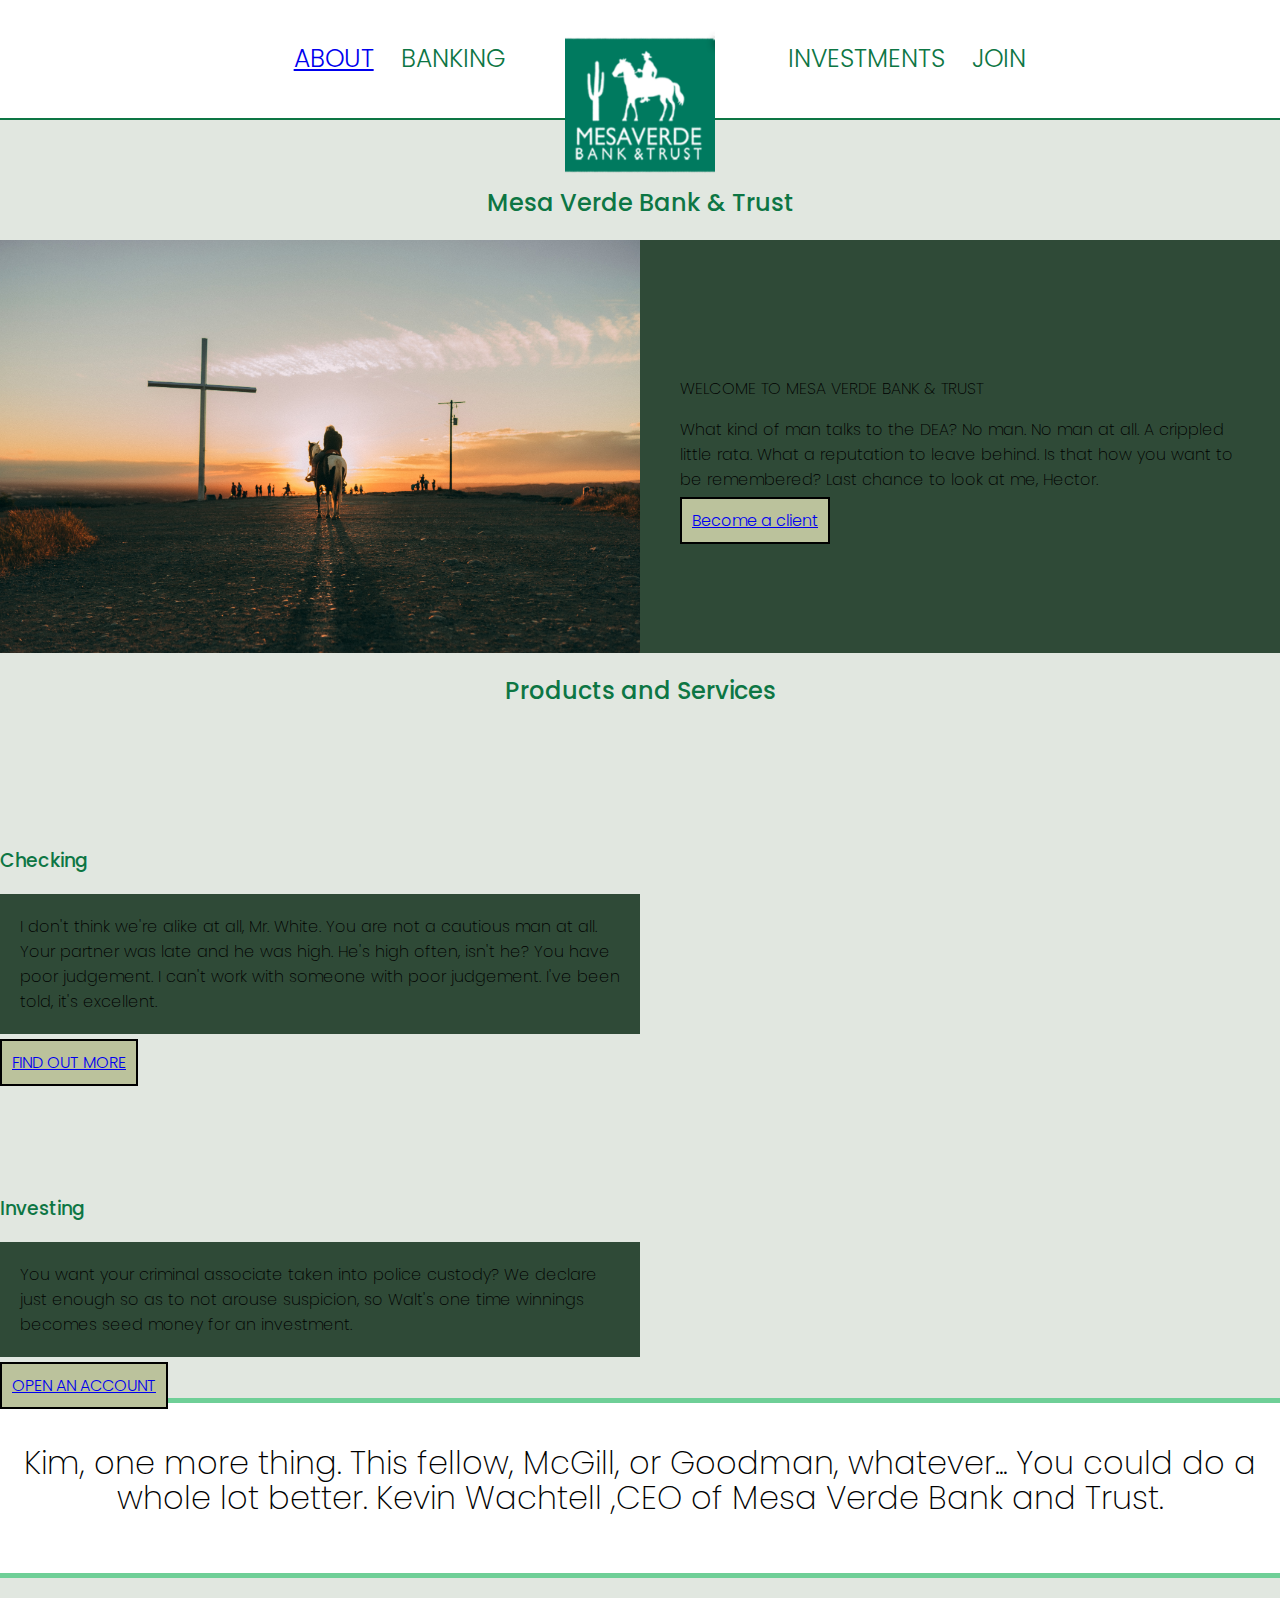
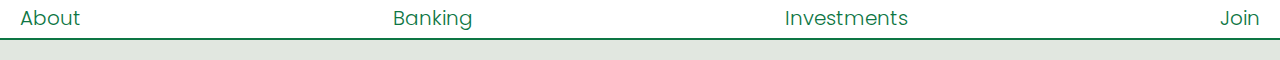
==== index.html @ d7fdfa9b "styles" ====
<!DOCTYPE html>
<html lang="en">

<head>
  <meta charset="UTF-8">
  <meta name="viewport" content="width=device-width, initial-scale=1.0">
  <title>Mesa Verde Bank and Trust</title>
  <link rel="stylesheet" href="./styles/styles.css">
  <!-- GOOGLE FONTS -->
  <link rel="preconnect" href="https://fonts.googleapis.com">
  <link rel="preconnect" href="https://fonts.gstatic.com" crossorigin>
  <link href="https://fonts.googleapis.com/css2?family=Poppins:wght@300;500&display=swap" rel="stylesheet">
  <link rel="preconnect" href="https://fonts.googleapis.com">
  <link rel="preconnect" href="https://fonts.gstatic.com" crossorigin>
  <link href="https://fonts.googleapis.com/css2?family=Poppins:wght@500&display=swap" rel="stylesheet">
</head>

<body>
  <!-- NAV -->
  <nav class="nav-bar">
    <img src="../assets/Logo_Asterisk copy.png" class="logo" alt="Mesa Verde logo">
    <ul>
      <li><a href="about.html">ABOUT</a></li>
      <li>BANKING</li>
    </ul>
    <ul>
      <li>INVESTMENTS</li>
      <li>JOIN</li>
    </ul>
  </nav>




  <!-- HERO -->
  <div class="hero-container">
    <h2>Mesa Verde Bank & Trust</h2>
    <div class="hero">
      <div class="horse">
      </div>
      <div class="hero-text">
        <p>WELCOME TO MESA VERDE BANK & TRUST</p>
        <p>What kind of man talks to the DEA? No man. No man at all. A crippled little rata. What a reputation
          to leave
          behind. Is
          that how you want to be remembered? Last chance to look at me, Hector.</p>
        <a href="about.html" class="button">Become a client</a>
      </div>
    </div>
  </div>

  <!-- PRODUCTS SERVICES -->
  <div class="products-container">
    <h2>Products and Services</h2>

    <div class="product-wrapper">
      <div class="product-hero-one">
        <h3>Checking</h3>
        <div class="checking">
        </div>
        <p class="product-text">I don't think we're alike at all, Mr. White. You are not a cautious man at all. Your
          partner was late and he
          was
          high.
          He's high often, isn't he? You have poor judgement. I can't work with someone with poor judgement. I've been
          told,
          it's
          excellent.</p>
        <a href="about.html" class="button">FIND OUT MORE</a>
      </div>

      <div class="product-hero-two">
        <h3>Investing</h3>
        <div class="investing"></div>
        <p class="product-text">You want your criminal associate taken into police custody? We declare just enough so as
          to not arouse
          suspicion,
          so
          Walt's one time winnings becomes seed money for an investment.</p>
        <a href="about.html" class="button">OPEN AN ACCOUNT</a>
      </div>
    </div>
  </div>

  <!-- QUOTE -->
  <div class="quote">
    <p>
      Kim, one more thing. This fellow, McGill, or Goodman, whatever... You could do a whole lot better.

      Kevin Wachtell ,CEO of Mesa Verde Bank and Trust.
    </p>

  </div>

  <!-- FOOTER -->

  <footer>
    <ul>
      <li>About</li>
      <li>Banking</li>
      <li>Investments</li>
      <li>Join</li>
    </ul>
  </footer>
</body>

</html>
---- styles/styles.css ----
* {
  box-sizing: border-box;
}

body {
  background-color: #e1e7e0;
  margin: 0;
}

/* NAV BAR */
.nav-bar {
  display: flex;
  justify-content: space-evenly;
  padding: 5px 20px;
  position: relative;
  font-family: "Poppins", sans-serif;
  font-weight: 300;
  font-size: 25px;
  background-color: #fff;
  width: 100%;
  border-bottom: #0d7644 2px solid;
}
.nav-bar li {
  list-style: none;
  display: inline-block;
  padding: 10px;
  font-family: "Poppins", sans-serif;
  color: #0d7644;
}

/* HOME PAGE HERO */

.hero-container {
  max-width: 1400px;
  margin: 0 auto;
}

.hero {
  display: flex;
  justify-content: flex-start;
  flex-wrap: wrap;
}

.horse,
.hero-text {
  width: 50%;
}

.horse {
  background-image: url("../assets/karsten-winegeart-GT6rDF2AhEM-unsplash.jpg");
  background-size: cover;
  background-position: center center;
}

.hero-text {
  background-color: #2f4a37;
  padding: 120px 40px;
}

/* LOGO */
.logo {
  position: absolute;
  left: 0;
  right: 0;
  margin: 0 auto;
  width: 150px;
  height: 150px;
  margin-top: 20px;
}

p {
  font-family: "Poppins", sans-serif;
  font-weight: 200;
}

/* HEADINGS */
h2,
h3 {
  font-family: "Poppins", sans-serif;
  font-weight: 500;
  color: #0d7644;
}

h2 {
  text-align: center;
}

.hero-container h2 {
  padding-top: 45px;
}

/* PRODUCTS AND SERVICES */
.products-container {
  max-width: 1400px;
  margin: 0 auto;
}

.products-wrapper {
  display: flex;
}
.product-hero-one,
.product-hero-two {
  padding-top: 100px;
  width: 50%;
}
.product-text {
  background-color: #2f4a37;
  padding: 20px;
}
.checking {
  background-image: url("../assets/jonathan-cooper-0O2Pp6-mOkY-unsplash.jpg");
  width: 50%;
}
.investing {
  background-image: url("../assets/lo-lo-CeVj8lPBJSc-unsplash.jpg");
  width: 50%;
}
/* QUOTE */
.quote {
  background-color: #fff;
  border-top: 5px solid #6fcf97;
  border-bottom: 5px solid #6fcf97;
  font-size: 32px;
  height: 180px;
  text-align: center;
}
.quote p {
  padding-top: 10px;
  line-height: 35px;
}

/* ABOUT PAGE */
.about-container {
  width: 1400px;
  margin: 0 auto;
}

.kevin,
.karine,
.catherine,
.samuel {
  display: flex;
  justify-content: flex-start;
  flex-wrap: wrap;
}

.about-text {
  width: 50%;
}

.kevin-image,
.karine-image,
.samuel-image,
.catherine-image {
  width: 50%;
}
/* ABOUT IMAGES */
.kevin-image {
  background-image: url("../assets/Kevin_S5.webp");
  background-size: cover;
  background-position: center;
}
.karine-image {
  background-image: url("../assets/amy-hirschi-b3AYk8HKCl0-unsplash.jpg");
  background-size: cover;
  background-position: top center;
}

.catherine-image {
  background-image: url("../assets/christina-wocintechchat-com-0Zx1bDv5BNY-unsplash.jpg");
  background-size: cover;
  background-position: top center;
}

.samuel-image {
  background-image: url("../assets/fred-moon-vSI2KnI4Abc-unsplash.jpg");
  background-size: cover;
  background-position: center center;
}

/* ABOUT TEXT */
.about-text {
  background-color: #0d7644;
  padding: 120px 40px;
  font-family: "Poppins", sans-serif;
  font-weight: 300;
  color: #fff;
  font-size: 22px;
}

/* FOOTER */
footer ul {
  background-color: #fff;
  width: 100%;
  display: flex;
  justify-content: space-between;
  padding: 5px 20px;
  border-bottom: #0d7644 2px solid;
  font-family: "Poppins", sans-serif;
  font-weight: 300;
  list-style: none;
  font-size: 20px;
  color: #0d7644;
}

/* BUTTONS */
.button {
  background-color: #bbc29c;
  font-family: "Poppins", sans-serif;
  font-weight: 300;
  padding: 10px;
  border: #000 2px solid;
}
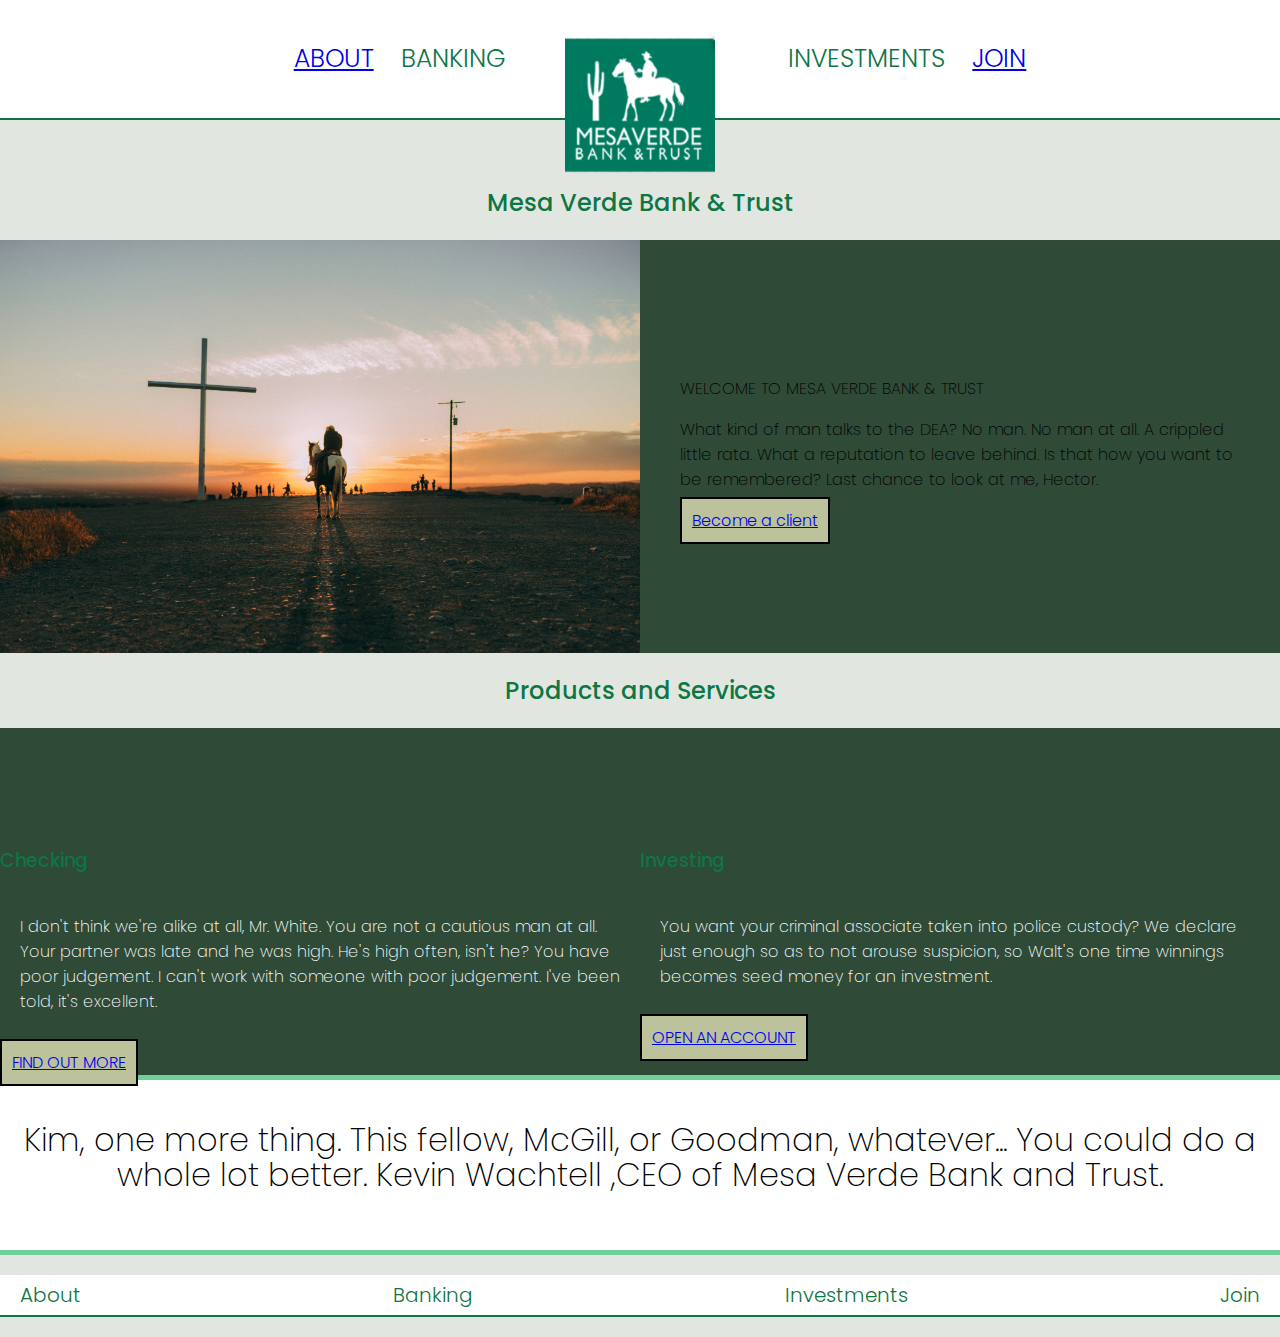
==== commit 9e04be09: "tweaks and fixes" ====
--- a/index.html
+++ b/index.html
@@ -25,7 +25,7 @@
     </ul>
     <ul>
       <li>INVESTMENTS</li>
-      <li>JOIN</li>
+      <li><a href="join.html">JOIN</a></li>
     </ul>
   </nav>
 
@@ -53,7 +53,7 @@
   <div class="products-container">
     <h2>Products and Services</h2>
 
-    <div class="product-wrapper">
+    <div class="products-wrapper">
       <div class="product-hero-one">
         <h3>Checking</h3>
         <div class="checking">
--- a/styles/styles.css
+++ b/styles/styles.css
@@ -102,10 +102,11 @@
 .product-hero-two {
   padding-top: 100px;
   width: 50%;
+  background-color: #2f4a37;
 }
 .product-text {
-  background-color: #2f4a37;
   padding: 20px;
+  color: #fff;
 }
 .checking {
   background-image: url("../assets/jonathan-cooper-0O2Pp6-mOkY-unsplash.jpg");
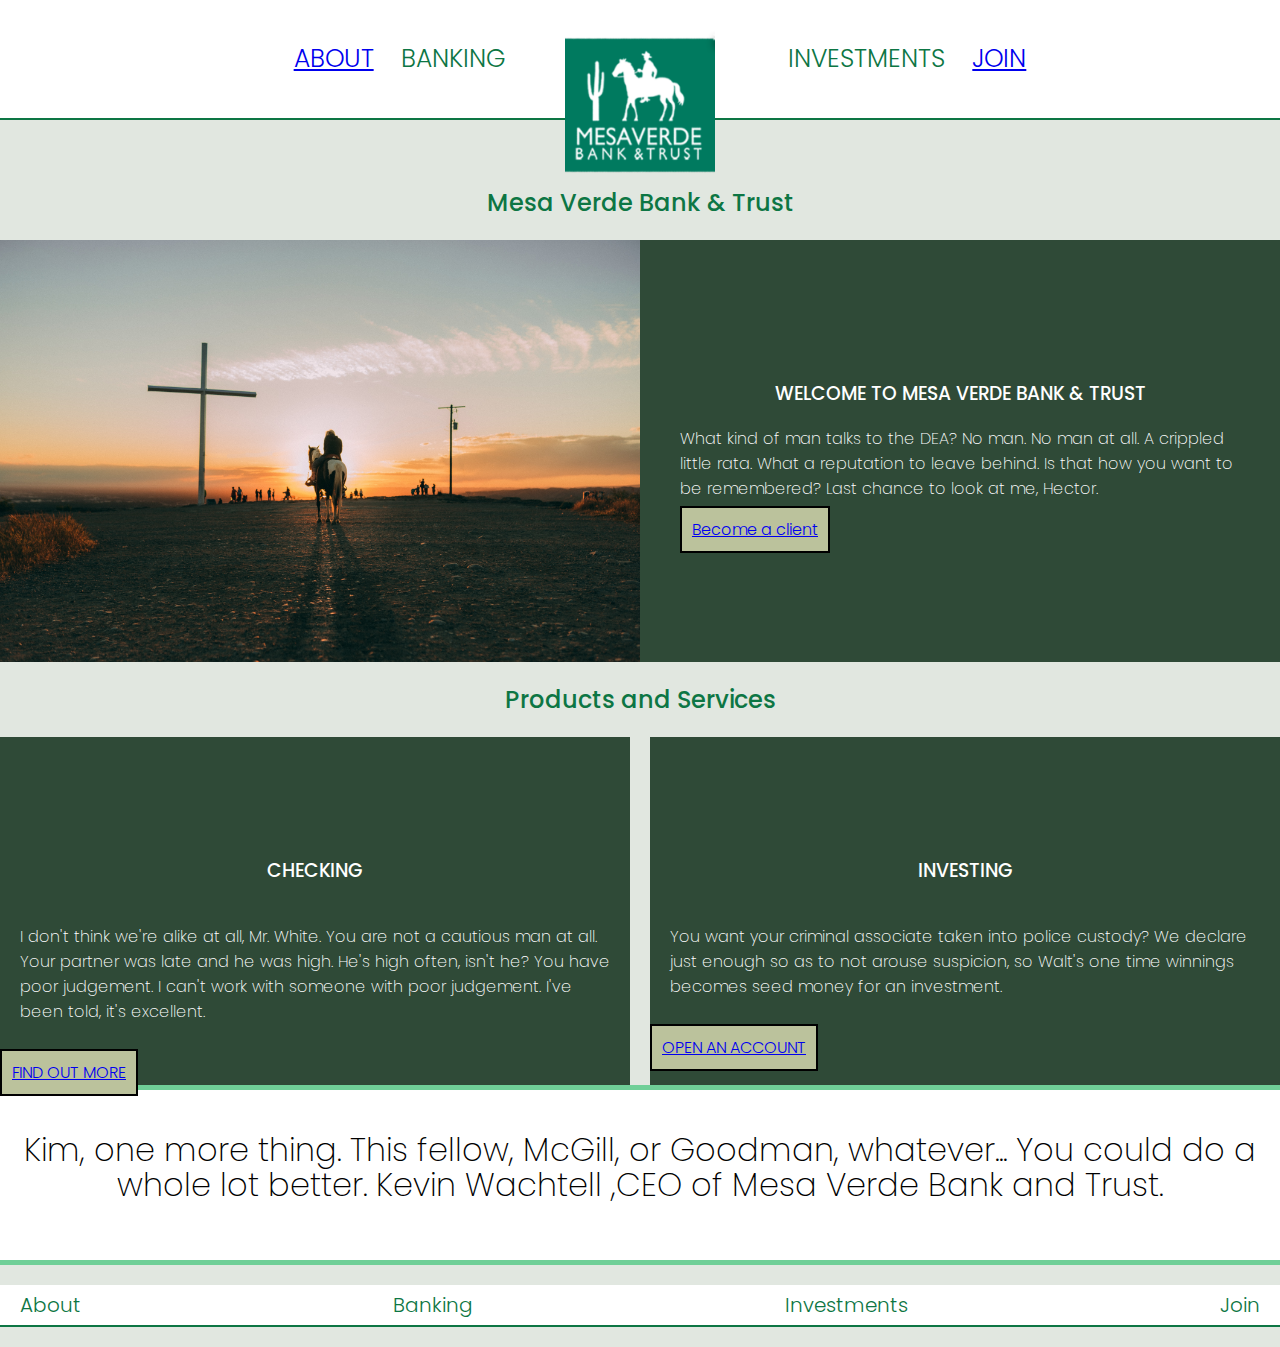
==== commit bd320395: "more tweaks and fixes" ====
--- a/index.html
+++ b/index.html
@@ -39,7 +39,7 @@
       <div class="horse">
       </div>
       <div class="hero-text">
-        <p>WELCOME TO MESA VERDE BANK & TRUST</p>
+        <h3>WELCOME TO MESA VERDE BANK & TRUST</h3>
         <p>What kind of man talks to the DEA? No man. No man at all. A crippled little rata. What a reputation
           to leave
           behind. Is
@@ -55,7 +55,7 @@
 
     <div class="products-wrapper">
       <div class="product-hero-one">
-        <h3>Checking</h3>
+        <h3>CHECKING</h3>
         <div class="checking">
         </div>
         <p class="product-text">I don't think we're alike at all, Mr. White. You are not a cautious man at all. Your
@@ -70,7 +70,7 @@
       </div>
 
       <div class="product-hero-two">
-        <h3>Investing</h3>
+        <h3>INVESTING</h3>
         <div class="investing"></div>
         <p class="product-text">You want your criminal associate taken into police custody? We declare just enough so as
           to not arouse
--- a/styles/styles.css
+++ b/styles/styles.css
@@ -55,6 +55,7 @@
 .hero-text {
   background-color: #2f4a37;
   padding: 120px 40px;
+  color: #fff;
 }
 
 /* LOGO */
@@ -97,6 +98,7 @@
 
 .products-wrapper {
   display: flex;
+  gap: 20px;
 }
 .product-hero-one,
 .product-hero-two {
@@ -104,6 +106,14 @@
   width: 50%;
   background-color: #2f4a37;
 }
+
+.product-hero-one h3,
+.product-hero-two h3,
+.hero-text h3 {
+  text-align: center;
+  color: #fff;
+}
+
 .product-text {
   padding: 20px;
   color: #fff;
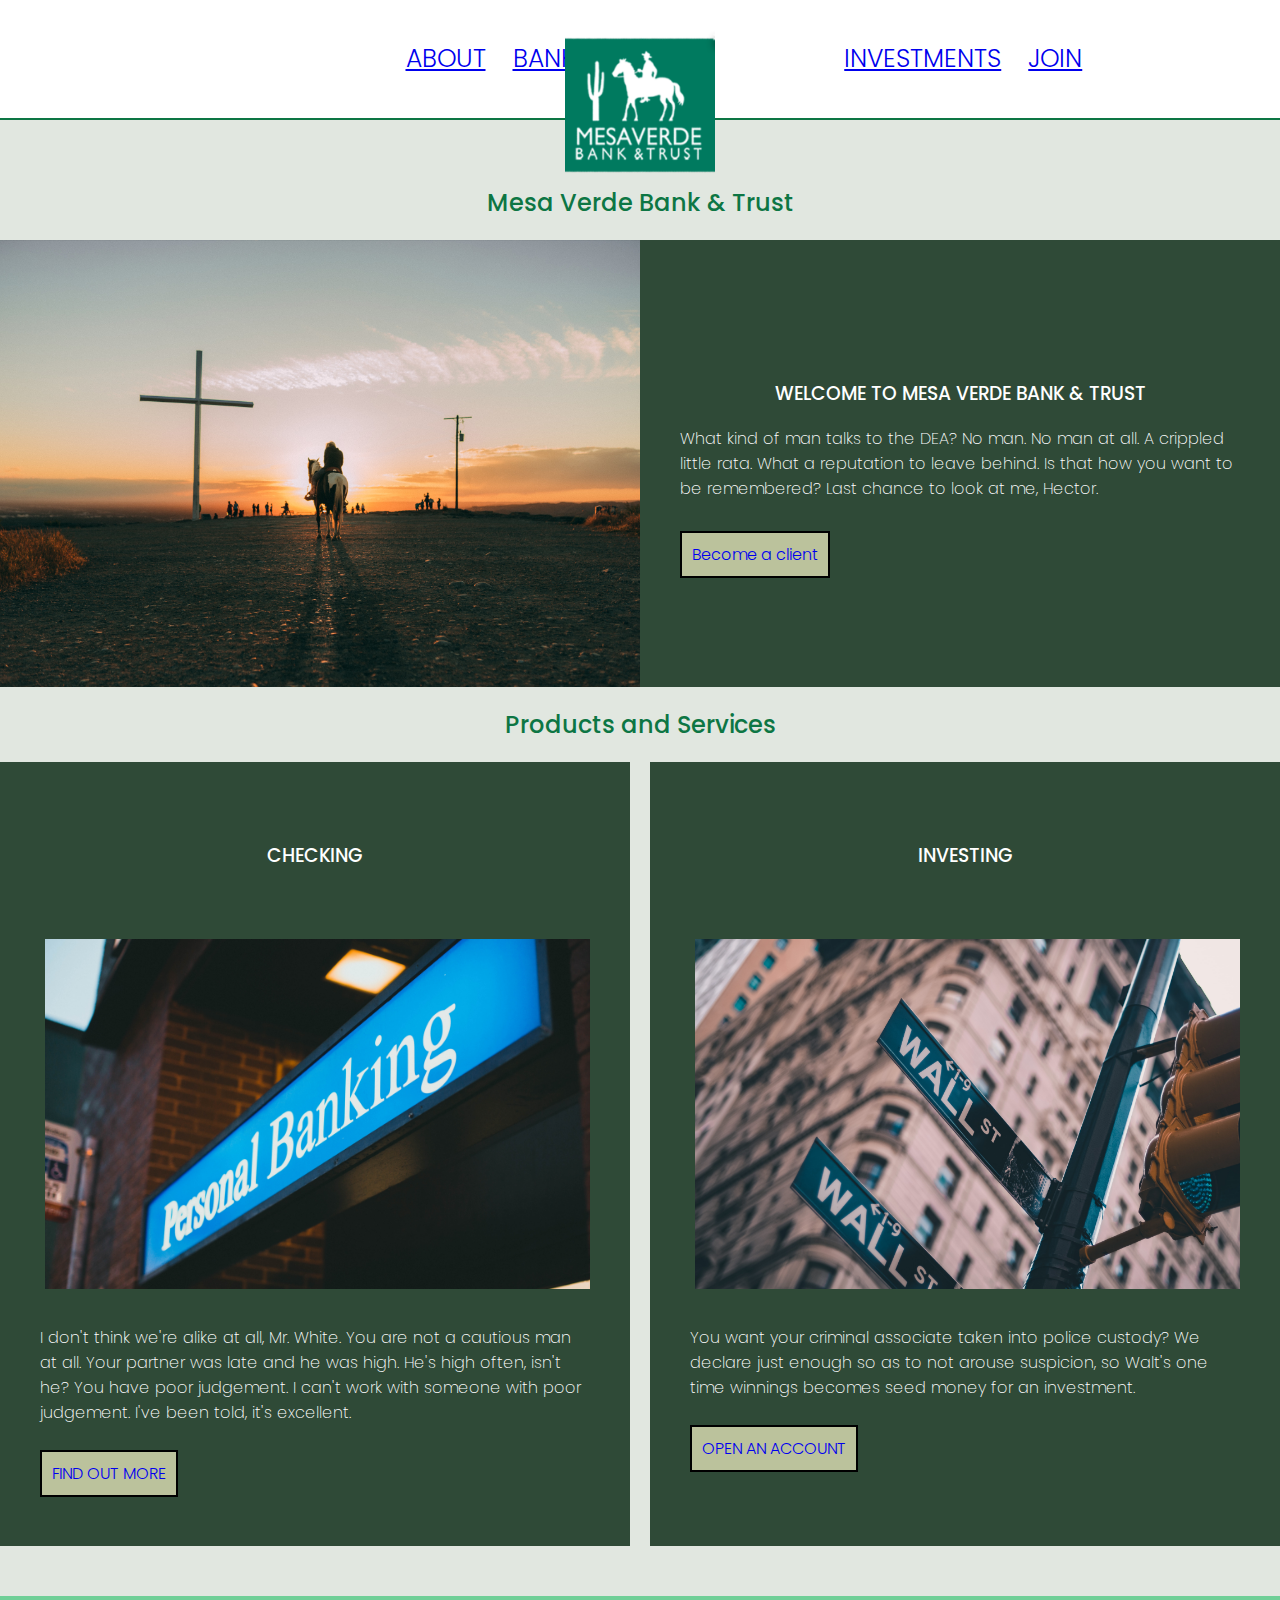
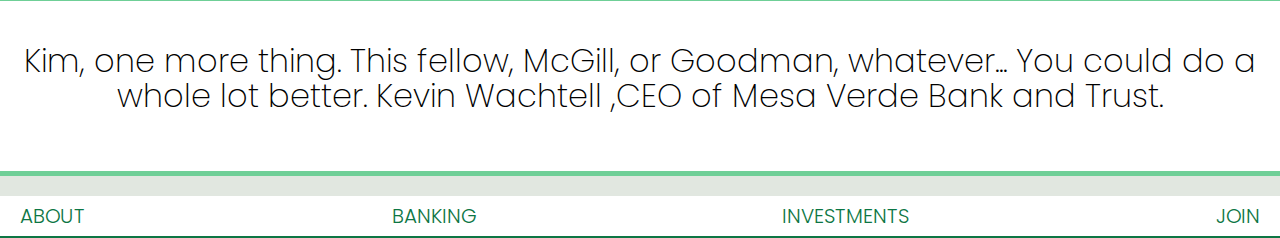
==== commit 4c3f3ff5: "investment page and fixes" ====
--- a/index.html
+++ b/index.html
@@ -18,13 +18,15 @@
 <body>
   <!-- NAV -->
   <nav class="nav-bar">
-    <img src="../assets/Logo_Asterisk copy.png" class="logo" alt="Mesa Verde logo">
+
+    <a href="/"><img src="../assets/Logo_Asterisk copy.png" class="logo" alt="Mesa Verde logo"></a>
+    <!-- <img src="../assets/Logo_Asterisk copy.png" class="logo" alt="Mesa Verde logo"> -->
     <ul>
       <li><a href="about.html">ABOUT</a></li>
-      <li>BANKING</li>
+      <li><a href="banking.html">BANKING</a></li>
     </ul>
     <ul>
-      <li>INVESTMENTS</li>
+      <li><a href="investments.html">INVESTMENTS</a></li>
       <li><a href="join.html">JOIN</a></li>
     </ul>
   </nav>
--- a/styles/styles.css
+++ b/styles/styles.css
@@ -42,7 +42,10 @@
 }
 
 .horse,
-.hero-text {
+.investing-horse,
+.banking-horse,
+.hero-text,
+.banking-hero-text {
   width: 50%;
 }
 
@@ -52,10 +55,18 @@
   background-position: center center;
 }
 
-.hero-text {
+.hero-text,
+.banking-hero-text {
   background-color: #2f4a37;
   padding: 120px 40px;
   color: #fff;
+}
+
+.banking-hero-text {
+  text-align: center;
+}
+.hero-text p {
+  padding-bottom: 25px;
 }
 
 /* LOGO */
@@ -94,6 +105,7 @@
 .products-container {
   max-width: 1400px;
   margin: 0 auto;
+  margin-bottom: 50px;
 }
 
 .products-wrapper {
@@ -102,11 +114,12 @@
 }
 .product-hero-one,
 .product-hero-two {
-  padding-top: 100px;
+  padding: 60px 40px;
   width: 50%;
   background-color: #2f4a37;
 }
 
+.banking-hero-text h3,
 .product-hero-one h3,
 .product-hero-two h3,
 .hero-text h3 {
@@ -115,16 +128,27 @@
 }
 
 .product-text {
-  padding: 20px;
+  padding: 20px 0;
   color: #fff;
 }
+/* PRODUCT HERO IMAGES */
 .checking {
-  background-image: url("../assets/jonathan-cooper-0O2Pp6-mOkY-unsplash.jpg");
-  width: 50%;
+  background-image: url("../assets/jonathan-cooper.jpg");
+  width: 100%;
+  height: 400px;
+  background-size: cover;
+  background-position: 5px 50px;
+  margin: 0 auto;
+  background-repeat: no-repeat;
 }
 .investing {
   background-image: url("../assets/lo-lo-CeVj8lPBJSc-unsplash.jpg");
-  width: 50%;
+  height: 400px;
+  width: 100%;
+  margin: 0 auto;
+  background-size: cover;
+  background-position: 5px 50px;
+  background-repeat: no-repeat;
 }
 /* QUOTE */
 .quote {
@@ -143,7 +167,7 @@
 /* ABOUT PAGE */
 .about-container {
   width: 1400px;
-  margin: 0 auto;
+  margin: 100px auto;
 }
 
 .kevin,
@@ -151,36 +175,38 @@
 .catherine,
 .samuel {
   display: flex;
-  justify-content: flex-start;
-  flex-wrap: wrap;
+  margin-bottom: 25px;
 }
 
 .about-text {
-  width: 50%;
-}
-
+  width: 60%;
+  margin: 0px;
+}
+
+/* ABOUT IMAGES */
 .kevin-image,
 .karine-image,
 .samuel-image,
 .catherine-image {
-  width: 50%;
+  width: 40%;
+  background-repeat: no-repeat;
 }
 /* ABOUT IMAGES */
 .kevin-image {
   background-image: url("../assets/Kevin_S5.webp");
   background-size: cover;
-  background-position: center;
+  background-position: 25% 20%;
 }
 .karine-image {
   background-image: url("../assets/amy-hirschi-b3AYk8HKCl0-unsplash.jpg");
   background-size: cover;
-  background-position: top center;
+  background-position: 25% 32%;
 }
 
 .catherine-image {
   background-image: url("../assets/christina-wocintechchat-com-0Zx1bDv5BNY-unsplash.jpg");
   background-size: cover;
-  background-position: top center;
+  background-position: 25% 25%;
 }
 
 .samuel-image {
@@ -198,6 +224,59 @@
   color: #fff;
   font-size: 22px;
 }
+/* BANKING PAGE */
+.banking-horse {
+  background-image: url("../assets/giorgio-manenti-YH-P6HiTlkQ-unsplash.jpg");
+  background-size: cover;
+  background-position: center center;
+}
+
+/* BANKING PRODUCT IMAGES */
+.checking-account {
+  background-image: url("../assets/nathan-dumlao-lvWw_G8tKsk-unsplash.jpg");
+  width: 100%;
+  height: 400px;
+  background-size: cover;
+  background-position: 5px -110px;
+  margin: 0 auto;
+  background-repeat: no-repeat;
+}
+.fixed-checking {
+  background-image: url("../assets/kaysha-aTn1wwElmE0-unsplash.jpg");
+  height: 400px;
+  width: 100%;
+  background-size: cover;
+  background-position: 5px -110px;
+  margin: 0 auto;
+  background-repeat: no-repeat;
+}
+
+/* INVESTMENT */
+.investing-horse {
+  background-image: url("../assets/kenny-webster-QrJc1RVI7uM-unsplash.jpg");
+  background-size: cover;
+  background-position: center center;
+}
+
+.managed-account {
+  background-image: url("../assets/austin-distel-nGc5RT2HmF0-unsplash.jpg");
+  height: 400px;
+  width: 100%;
+  background-size: cover;
+  background-position: 5px -110px;
+  margin: 0 auto;
+  background-repeat: no-repeat;
+}
+
+.investment-team {
+  background-image: url("../assets/thisisengineering-raeng-p5wrlynJR4A-unsplash.jpg");
+  height: 400px;
+  width: 100%;
+  background-size: cover;
+  background-position: 5px -110px;
+  margin: 0 auto;
+  background-repeat: no-repeat;
+}
 
 /* FOOTER */
 footer ul {
@@ -212,6 +291,8 @@
   list-style: none;
   font-size: 20px;
   color: #0d7644;
+  text-transform: uppercase;
+  margin-bottom: 0;
 }
 
 /* BUTTONS */
@@ -221,4 +302,23 @@
   font-weight: 300;
   padding: 10px;
   border: #000 2px solid;
-}
+  text-decoration: none;
+}
+
+/* FORM */
+
+form p,
+label {
+  font-family: "Poppins", sans-serif;
+  font-weight: 500;
+}
+
+label {
+  display: block;
+  padding-top: 10px;
+}
+input[type="text"],
+[type="email"] {
+  height: 70px;
+  width: 800px;
+}
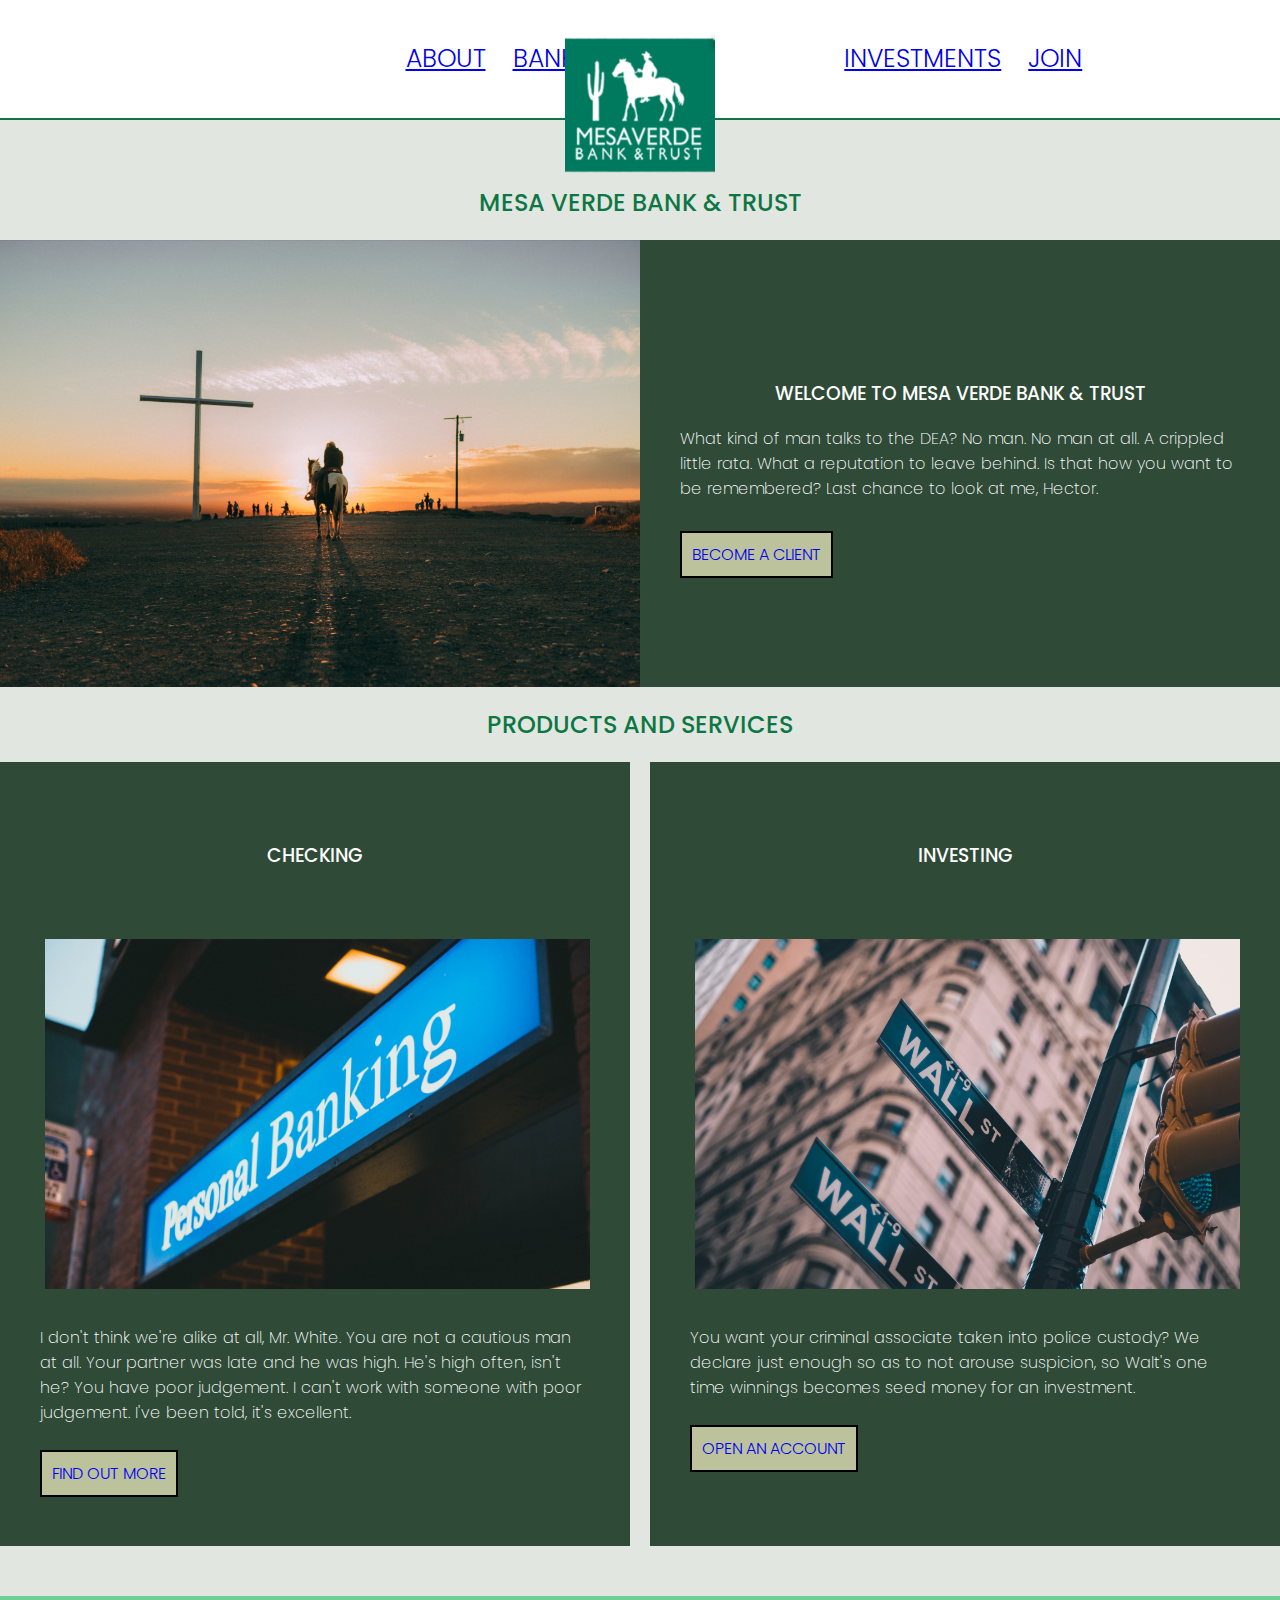
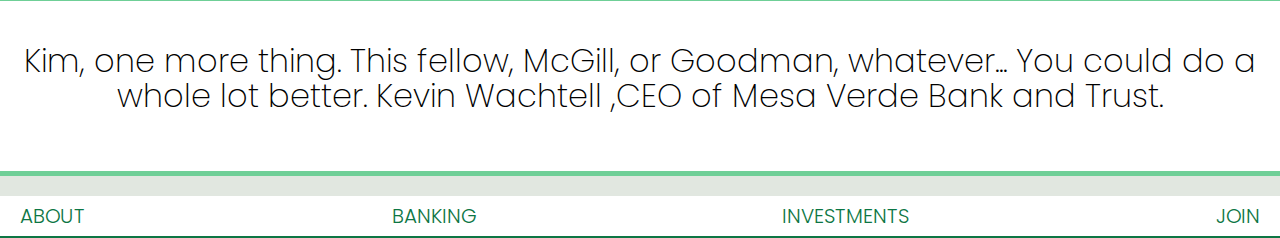
==== commit 340db571: "headings" ====
--- a/index.html
+++ b/index.html
@@ -36,7 +36,7 @@
 
   <!-- HERO -->
   <div class="hero-container">
-    <h2>Mesa Verde Bank & Trust</h2>
+    <h2>MESA VERDE BANK & TRUST</h2>
     <div class="hero">
       <div class="horse">
       </div>
@@ -46,14 +46,14 @@
           to leave
           behind. Is
           that how you want to be remembered? Last chance to look at me, Hector.</p>
-        <a href="about.html" class="button">Become a client</a>
+        <a href="join.html" class="button">BECOME A CLIENT</a>
       </div>
     </div>
   </div>
 
   <!-- PRODUCTS SERVICES -->
   <div class="products-container">
-    <h2>Products and Services</h2>
+    <h2>PRODUCTS AND SERVICES</h2>
 
     <div class="products-wrapper">
       <div class="product-hero-one">
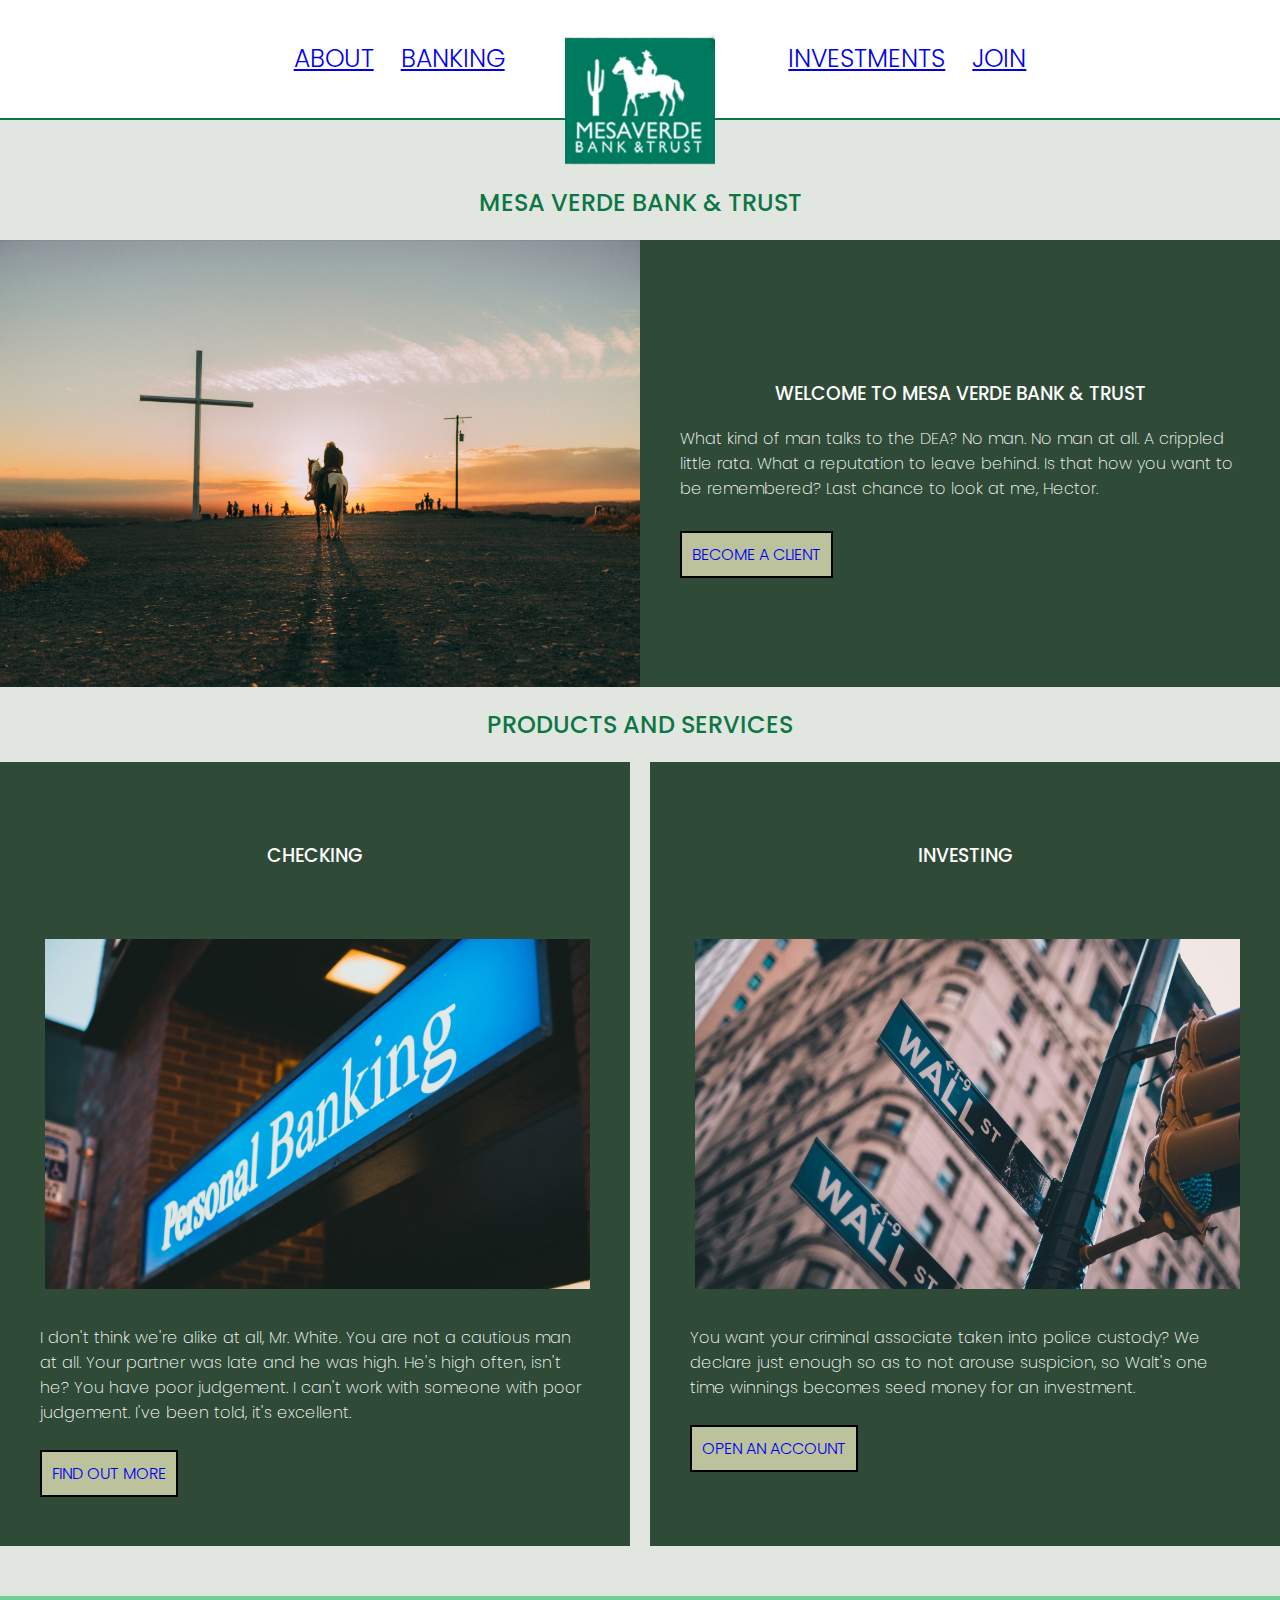
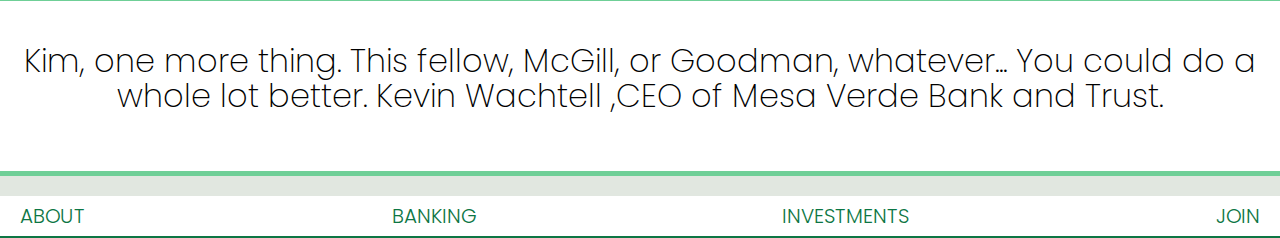
==== commit 53fd1034: "header.css file added" ====
--- a/index.html
+++ b/index.html
@@ -13,13 +13,14 @@
   <link rel="preconnect" href="https://fonts.googleapis.com">
   <link rel="preconnect" href="https://fonts.gstatic.com" crossorigin>
   <link href="https://fonts.googleapis.com/css2?family=Poppins:wght@500&display=swap" rel="stylesheet">
+  <link rel="stylesheet" href="./styles/header.css">
 </head>
 
 <body>
   <!-- NAV -->
   <nav class="nav-bar">
 
-    <a href="/"><img src="../assets/Logo_Asterisk copy.png" class="logo" alt="Mesa Verde logo"></a>
+    <a href="/" class="logo-button"><img src="../assets/Logo_Asterisk copy.png" class="logo" alt="Mesa Verde logo"></a>
     <!-- <img src="../assets/Logo_Asterisk copy.png" class="logo" alt="Mesa Verde logo"> -->
     <ul>
       <li><a href="about.html">ABOUT</a></li>
--- a/styles/styles.css
+++ b/styles/styles.css
@@ -71,13 +71,7 @@
 
 /* LOGO */
 .logo {
-  position: absolute;
-  left: 0;
-  right: 0;
-  margin: 0 auto;
-  width: 150px;
-  height: 150px;
-  margin-top: 20px;
+  width: 100%;
 }
 
 p {
@@ -92,7 +86,9 @@
   font-weight: 500;
   color: #0d7644;
 }
-
+.join {
+  margin-top: 70px;
+}
 h2 {
   text-align: center;
 }
@@ -292,9 +288,18 @@
   font-size: 20px;
   color: #0d7644;
   text-transform: uppercase;
-  margin-bottom: 0;
-}
-
+  margin-bottom: 0px;
+}
+
+/* .logo-button {
+  position: absolute;
+  left: 0;
+  right: 0;
+  margin: 0 auto;
+  width: 150px;
+  height: 150px;
+  margin-top: 20px;
+} */
 /* BUTTONS */
 .button {
   background-color: #bbc29c;
@@ -306,19 +311,50 @@
 }
 
 /* FORM */
-
+.form-container {
+  max-width: 800px;
+  margin: 0 auto;
+}
+.subtitle {
+  text-align: center;
+}
 form p,
 label {
   font-family: "Poppins", sans-serif;
   font-weight: 500;
 }
-
-label {
+/* LABELS */
+.input-label {
   display: block;
   padding-top: 10px;
+}
+/* RADIO BUTTIONS */
+input[type="radio"] {
+  height: 25px;
+  width: 25px;
+  margin-bottom: 10px;
 }
 input[type="text"],
 [type="email"] {
   height: 70px;
-  width: 800px;
-}
+  width: 100%;
+  font-size: 25px;
+  margin-bottom: 25px;
+}
+
+/* DROPDOWN */
+select {
+  height: 70px;
+  width: 100%;
+  font-size: 20px;
+}
+/* CHECKBOX */
+[type="checkbox"] {
+  height: 25px;
+  width: 25px;
+}
+/* SUBMIT BUTTON */
+.form-container .button {
+  display: inline-block;
+  margin-left: 400px;
+}
--- a/styles/header.css
+++ b/styles/header.css
@@ -0,0 +1,9 @@
+.logo-button {
+  position: absolute;
+  left: 0;
+  right: 0;
+  margin: 0 auto;
+  width: 150px;
+  height: 150px;
+  margin-top: 20px;
+}
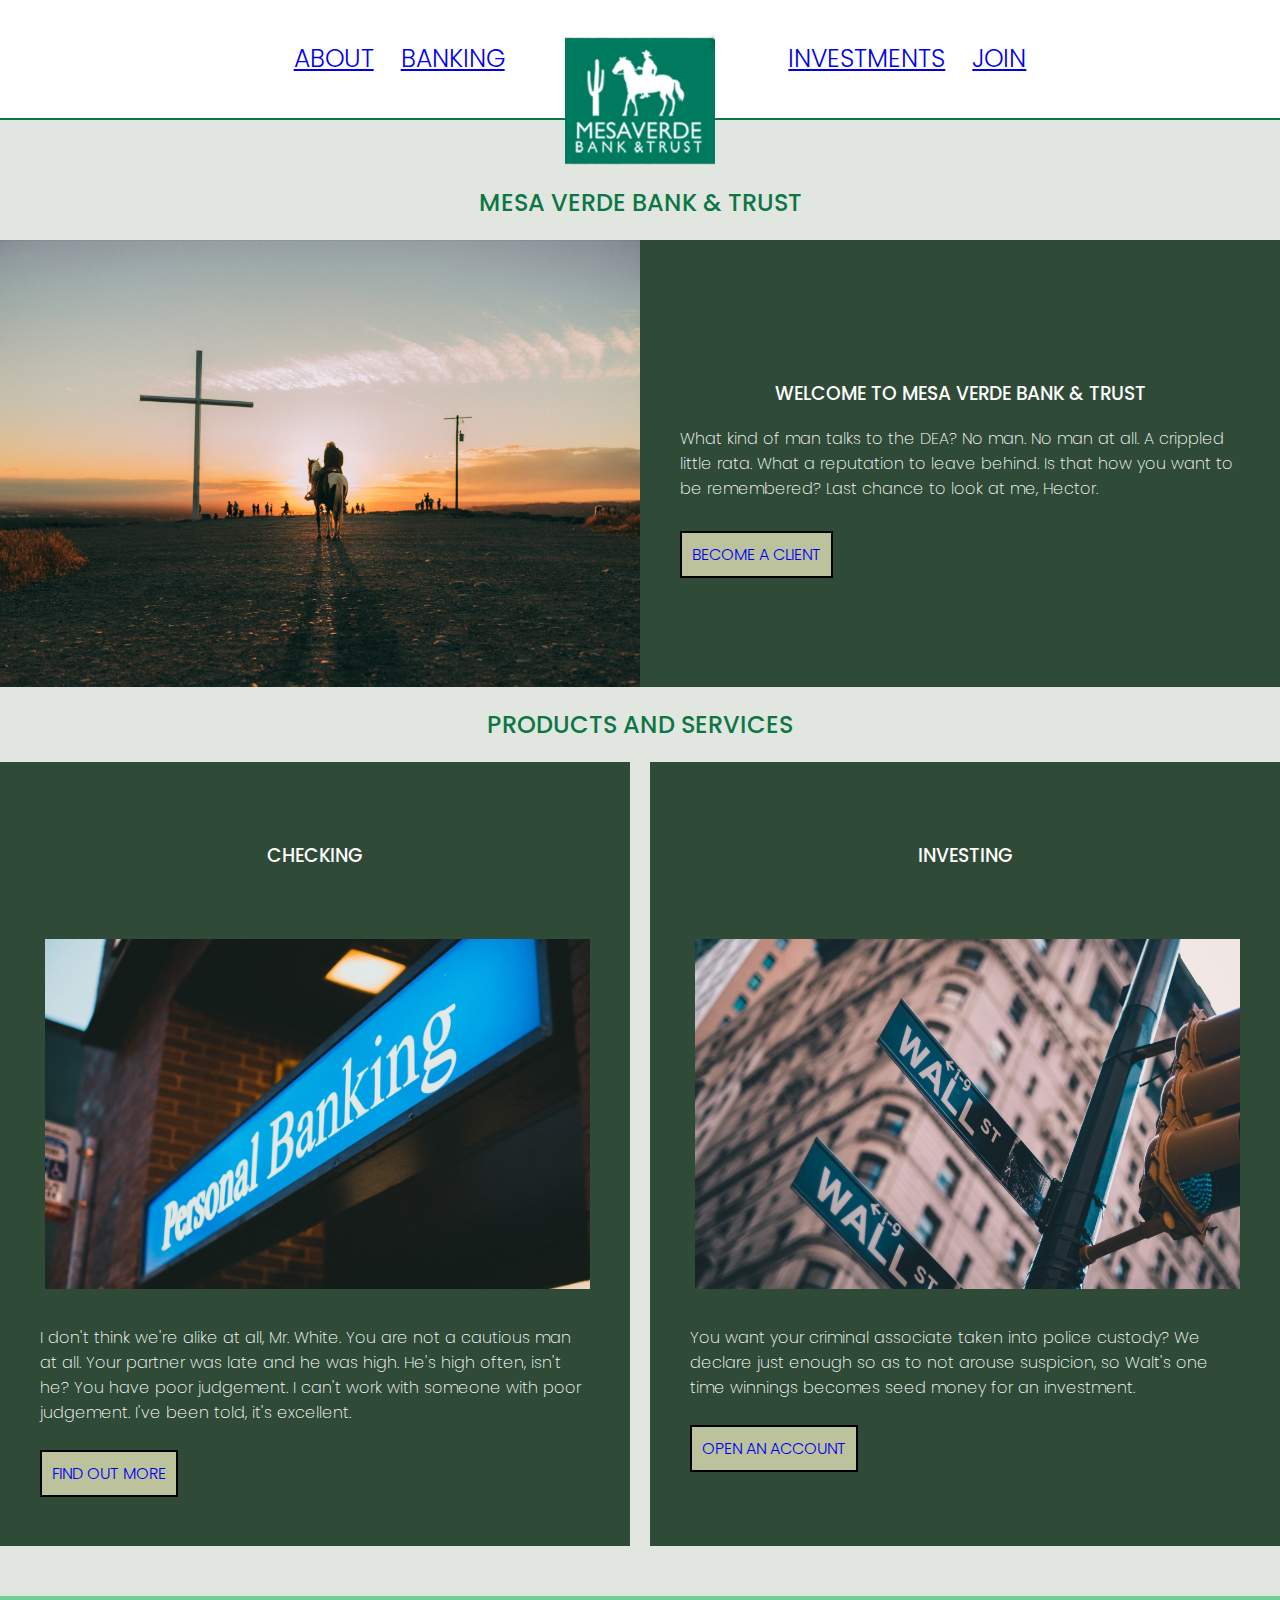
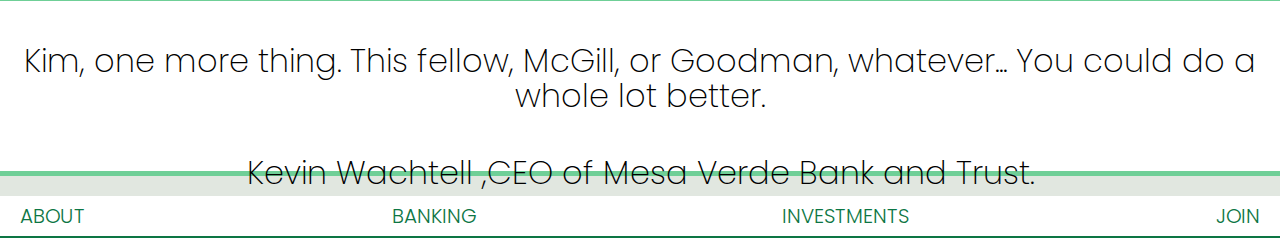
==== commit 64d644a5: "quote changes" ====
--- a/index.html
+++ b/index.html
@@ -89,8 +89,8 @@
   <div class="quote">
     <p>
       Kim, one more thing. This fellow, McGill, or Goodman, whatever... You could do a whole lot better.
+      <p class="jr">Kevin Wachtell ,CEO of Mesa Verde Bank and Trust.</p>
 
-      Kevin Wachtell ,CEO of Mesa Verde Bank and Trust.
     </p>
 
   </div>
--- a/styles/styles.css
+++ b/styles/styles.css
@@ -358,3 +358,7 @@
   display: inline-block;
   margin-left: 400px;
 }
+
+.jr {
+  display: block;
+}
